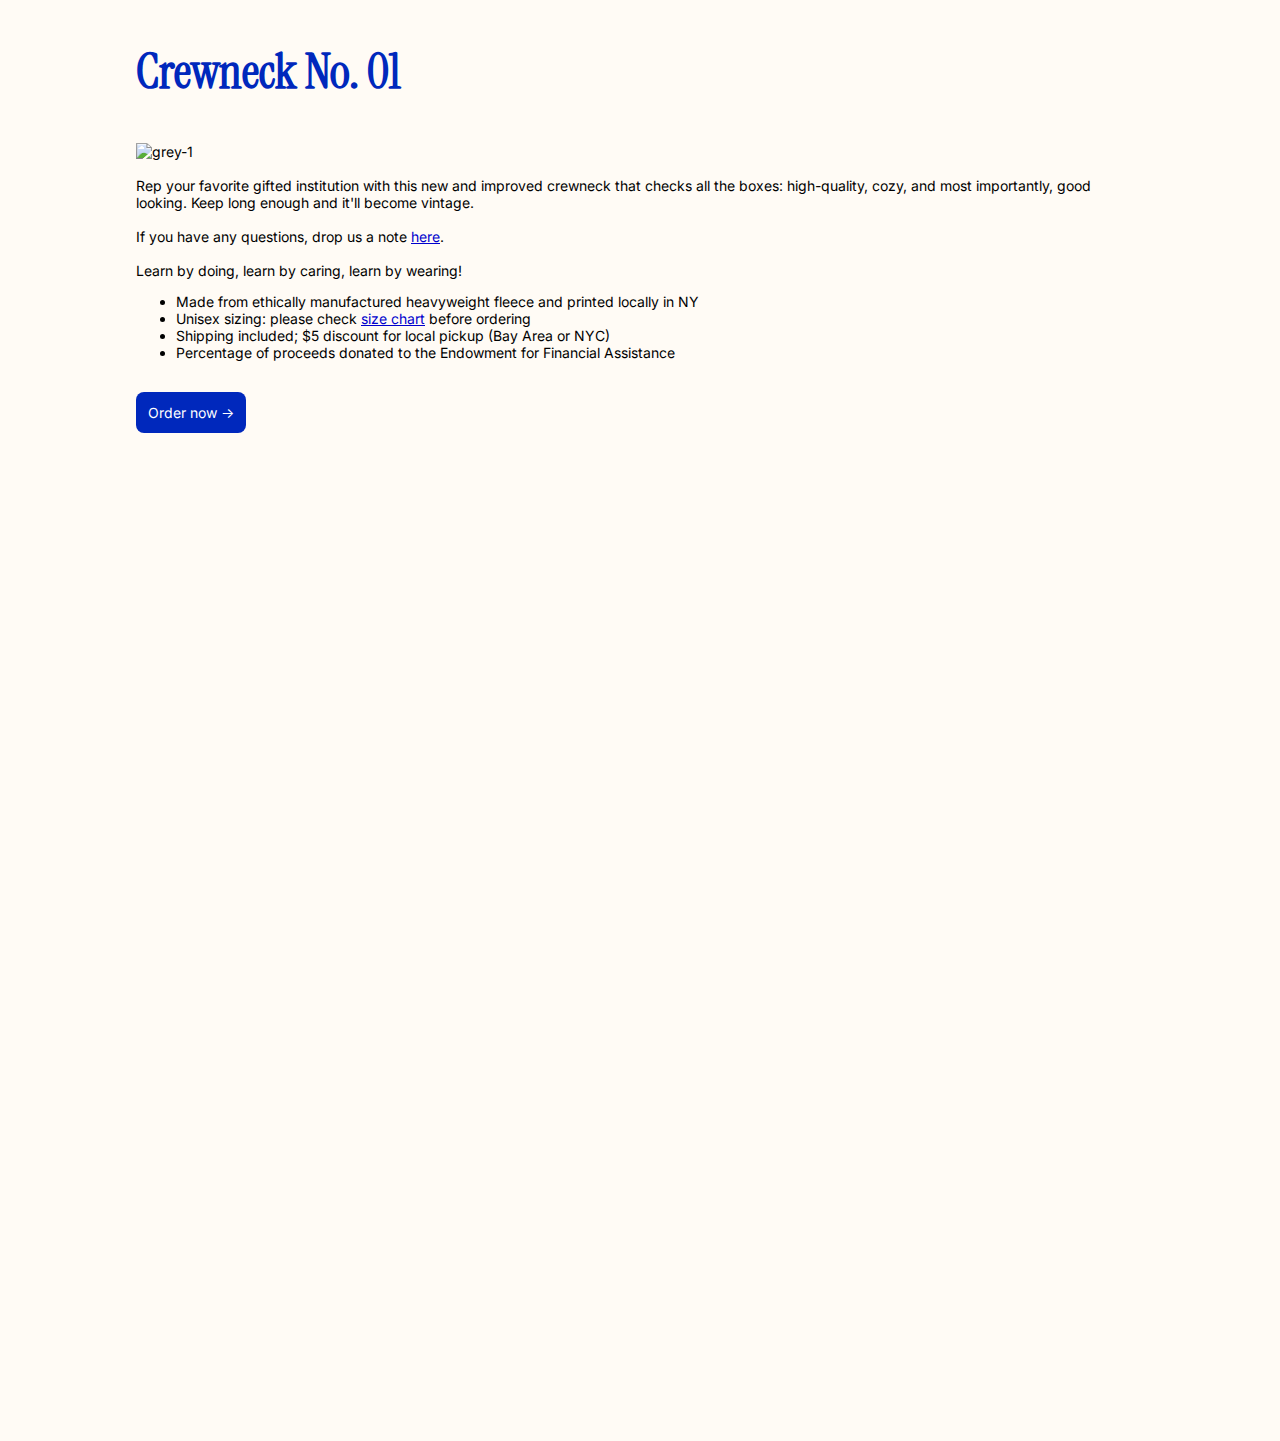
==== index.html @ 89d985ef "Initial commit" ====
<!DOCTYPE html>
<html>
<head>    

    <meta charset="UTF-8">
      <title>Crewneck No. 01</title>
      <link href="css/styles.css" rel="stylesheet" type="text/css">
      <link href="https://fonts.googleapis.com/css?family=Work+Sans:300,400,500,600,700,800,900&display=swap" rel="stylesheet">
    <link rel="icon" type="image/png" href="images/favicon.png">

    </style>

</head>

<body> 

     <h2>Crewneck No. 01</h2>
     <div class="content">

      <img src="images/hf07_navy.jpg\" alt="grey-1"> <br> 

      <br> Rep your favorite gifted institution with this new and improved crewneck that checks all the boxes: high-quality, cozy, and most importantly, good looking. Keep long enough and it'll become vintage. <br>

      <br> If you have any questions, drop us a note <a href=mailto:learnbycaringlearnbywearing@gmail.com>here</a>. 

      <br><br> Learn by doing, learn by caring, learn by wearing! 

      <ul>
            <li>Made from ethically manufactured heavyweight fleece and printed locally in NY</li>
            <li>Unisex sizing: please check <a href="size_chart.html" target= "_blank">size chart</a> before ordering </li>
            <li>Shipping included; $5 discount for local pickup (Bay Area or NYC)</li>
            <li>Percentage of proceeds donated to the Endowment for Financial Assistance </li>
            </ul> 
    
<!--/Make link to Google Form-->
    
    <br>
    <a href="https://forms.gle/PMH4YzCDdeSVPXAY9" target= "_blank">
    <button class="button">Order now →</button></a>

    </div>

</body>

</html>


<!-- FOOTER??? 
    <ul>
               <br><br> <br> <br>
                <a class="footer-link" href="size_chart.html" target= "_blank">Size Chart</a>
                <a class= "footer-link" href= "mailto:learnbycaringlearnbywearing@gmail.com">Contact</a>
        </ul>
    -->
---- css/styles.css ----
@charset "UTF-8";
/* CSS Document */
@import url('https://fonts.googleapis.com/css2?family=Instrument+Serif&family=Inter&display=swap');
@import url('https://fonts.googleapis.com/css2?family=Inter:wght@400;700&display=swap');


/* GENERAL STYLES */
body {
	font-family: 'Inter', sans-serif; font-size:14px; margin-top:0;
	background-color: #fffbf5;
	padding-left: 10%;
	padding-right: 10%;
	padding-bottom: 1000px;
}

h2 {
	font-size: 48px;
	font-family: 'Instrument Serif', serif;
	color: #0028BC; 
}

h3 {
	font-size: 18px;
	color:#FA9BBC;
	font-weight: 500;
}

p {
	font-size: 14px;
}

/* SIZE CHART */
th {
  display: table-cell;
  vertical-align: inherit;
  font-weight: bold;
  text-align: center;
}

/* BUTTON */
.button {
	background-color: #0028BC; /* Nueva Blue */
	border: none;
	color: white;
	padding: 12px;
	text-align: center;
	text-decoration: none;
	display: inline-block;
	font-family: 'Inter';
	font-size: 14px;
	border-radius: 8px;
}

.button:hover {
  background-color: #04AA6D; /* Green */
  color: white;
}

/* UNCLICKED LINK */
a:link {
	color: mediumblue;
}

/* CLICKED LINK */
a:visited {
	color: mediumblue;
}

/* HOVER LINK */
a:hover {
	color: hotpink;
}

/* SELECTED LINK */
a:active {
	color: mediumblue;
}

/* FOOTER */
.footer{
  margin-top:-100px;
  height:100px;
  color:#fff;
  position:sticky;
  bottom: 0;
  line-height:180%;
  padding:0 10px;
}
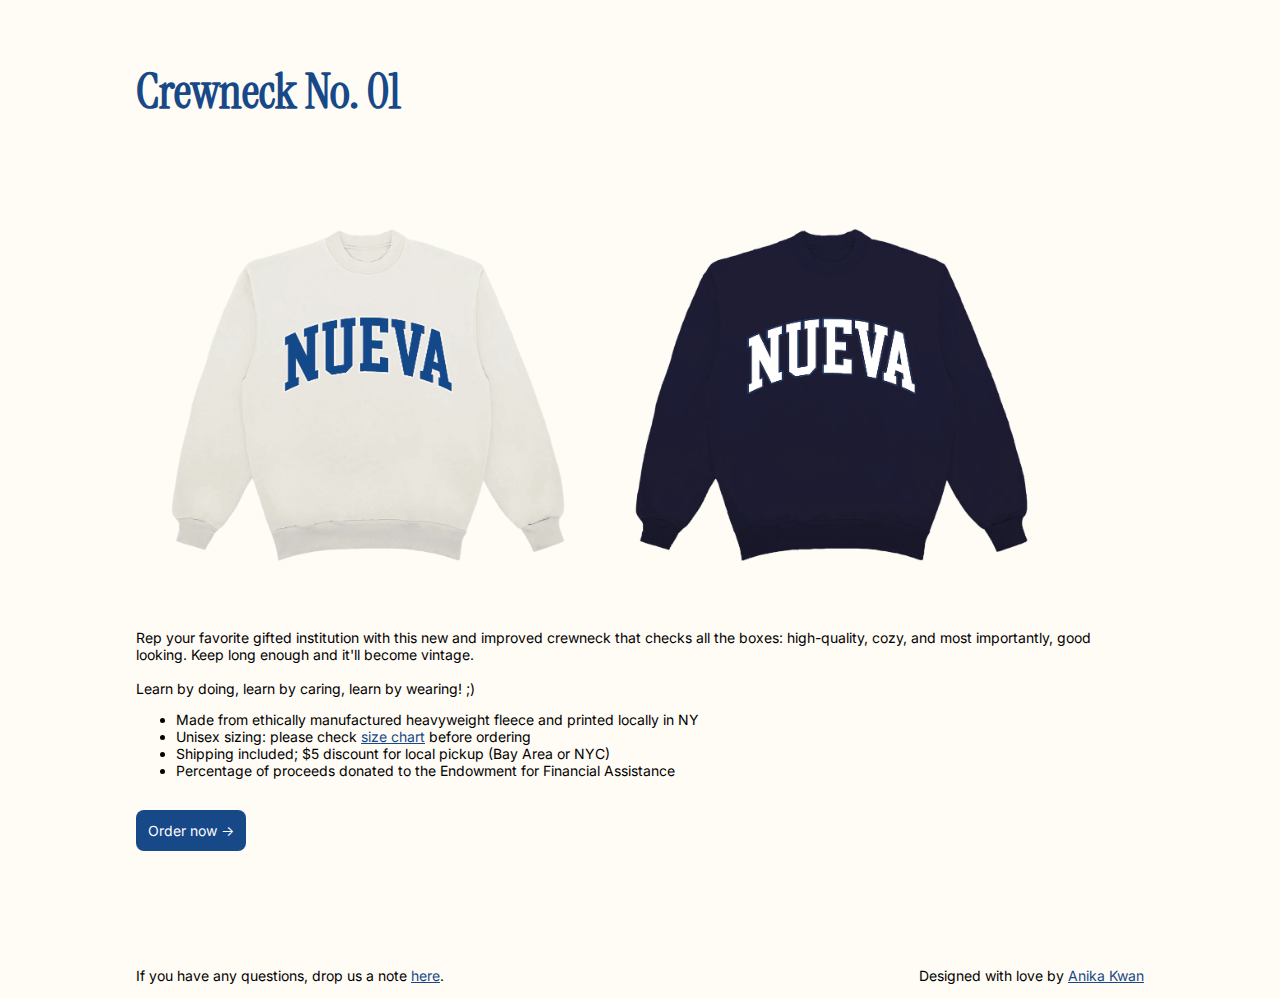
==== commit c772903c: "homepage update" ====
--- a/index.html
+++ b/index.html
@@ -8,8 +8,6 @@
       <link href="https://fonts.googleapis.com/css?family=Work+Sans:300,400,500,600,700,800,900&display=swap" rel="stylesheet">
     <link rel="icon" type="image/png" href="images/favicon.png">
 
-    </style>
-
 </head>
 
 <body> 
@@ -17,13 +15,33 @@
      <h2>Crewneck No. 01</h2>
      <div class="content">
 
-      <img src="images/hf07_navy.jpg\" alt="grey-1"> <br> 
+    <!-- IMAGE SLIDER
+      <div class="slider">
+            <img id="flatlay-cream" src="images/flatlay-cream.png" alt="Cream Flatlay"/>
+            <img id="flatlay-navy" src="images/flatlay-navy.png" alt="Navy Flatlay" />
+        </div><br> 
 
-      <br> Rep your favorite gifted institution with this new and improved crewneck that checks all the boxes: high-quality, cozy, and most importantly, good looking. Keep long enough and it'll become vintage. <br>
+        <div class="navigation-button">
+            <span class="dot active" onclick="changeSlide(0)"></span>
+            <span class="dot" onclick="changeSlide(1)"></span>
+            <span class="dot" onclick="changeSlide(2)"></span> 
+        </div> -->
 
-      <br> If you have any questions, drop us a note <a href=mailto:learnbycaringlearnbywearing@gmail.com>here</a>. 
+<!-- IMAGES -->
+    
+    <div class="row">
+        <div class="column">
+            <img src="images/crewneck-cream.png" alt="crewneck-cream" style="width: 100%;">
+        </div>
+        <div class="column">
+            <img src="images/crewneck-navy.png" alt="crewneck-navy" style="width:100%;">
+        </div>
+   </div>         
 
-      <br><br> Learn by doing, learn by caring, learn by wearing! 
+
+      Rep your favorite gifted institution with this new and improved crewneck that checks all the boxes: high-quality, cozy, and most importantly, good looking. Keep long enough and it'll become vintage. 
+
+        <br><br> Learn by doing, learn by caring, learn by wearing! ;)
 
       <ul>
             <li>Made from ethically manufactured heavyweight fleece and printed locally in NY</li>
@@ -40,10 +58,34 @@
 
     </div>
 
+ 
+
+<script type="text/javascript" src="js/imageslider.js"></script>
+
 </body>
 
 </html>
 
+
+<footer>
+        <br><br><br><br><br><br> 
+
+        <div class="footer-left">
+            <p class="contact"> If you have any questions, drop us a note <a href=mailto:learnbycaringlearnbywearing@gmail.com>here</a>.</p> 
+        </div>
+
+        <div class="footer-right">
+            <p class="credit">Designed with love by <a href="https://www.instagram.com/anikakwan">Anika Kwan</a></p>
+        </div>
+       
+</footer>
+
+<script>
+  var footerResize = function() {
+    $('#footer').css('position', $("body").height() + $("#footer").innerHeight() > $(window).height() ? "inherit" : "fixed");
+  };
+  $(window).resize(footerResize).ready(footerResize);
+</script>
 
 <!-- FOOTER??? 
     <ul>
--- a/css/styles.css
+++ b/css/styles.css
@@ -10,13 +10,15 @@
 	background-color: #fffbf5;
 	padding-left: 10%;
 	padding-right: 10%;
-	padding-bottom: 1000px;
+	padding-top:20px;
+	display: flex;
+	flex-direction: column;
 }
 
 h2 {
 	font-size: 48px;
 	font-family: 'Instrument Serif', serif;
-	color: #0028BC; 
+	color: #174888; 
 }
 
 h3 {
@@ -39,7 +41,7 @@
 
 /* BUTTON */
 .button {
-	background-color: #0028BC; /* Nueva Blue */
+	background-color: #174888; /* Nueva Blue */
 	border: none;
 	color: white;
 	padding: 12px;
@@ -56,34 +58,111 @@
   color: white;
 }
 
-/* UNCLICKED LINK */
+/* IMAGES SIDE BY SIDE: Three image containers (use 25% for four, and 50% for two, etc) */
+.row {
+	float:center;
+}
+
+.column {
+  float: left;
+  width: 45%;
+  padding: 5px;
+}
+
+/* Clear floats after image containers */
+.row::after {
+  content: "";
+  clear: both;
+  display: table;
+}
+
+
+/* IMAGE SLIDER 
+.slider {
+	width: 100%;
+	height: 650px;
+	position: relative;
+	float: right;
+}
+
+.slider img {
+	width: 100%;
+	height: 600px;
+	position: absolute;
+	top:0;
+	left:0;
+}
+
+.slider img:first-child {
+	z-index:1;
+}
+
+.slider img:nth-child(2) {
+	z-index:0;
+} */
+
+/* NAVIGATION DOTS */
+.navigation-button {
+	text-align: center;
+	position: relative;
+}
+
+.dot{
+	cursor: pointer;
+	height: 15px;
+	width: 15px;
+	margin: 0 2px;
+	background-color: #bbb;
+	border-radius: 0%;
+	display: inline-block;
+}
+
+.active,
+.dot:hover {
+	background-color: #717171;
+}
+
+/* UNCLICKED LINK https://www.bannerbear.com/blog/how-to-create-an-image-slider-in-html-css-and-javascript/ */ 
 a:link {
-	color: mediumblue;
+	color: #174888;
 }
 
 /* CLICKED LINK */
 a:visited {
-	color: mediumblue;
+	color: #174888;
 }
 
 /* HOVER LINK */
 a:hover {
-	color: hotpink;
+	color: #04AA6D;
 }
 
 /* SELECTED LINK */
 a:active {
-	color: mediumblue;
+	color: #174888;
 }
 
 /* FOOTER */
-.footer{
-  margin-top:-100px;
-  height:100px;
-  color:#fff;
-  position:sticky;
+footer{
+	background-color: #fffbf5
+  position: fixed;
+  clear:both;
+  left: 0;
+  right: 0;
   bottom: 0;
-  line-height:180%;
-  padding:0 10px;
+  height: 50px;
+  width:100%;
+  margin-top: auto;
+
+.footer-left {display: inline-block;}
+.footer-right {display: inline-block; float: right}
+
+.contact {
+	font-size:14px;
 }
 
+.credit {
+	font-size: 14px;}
+}
+
+
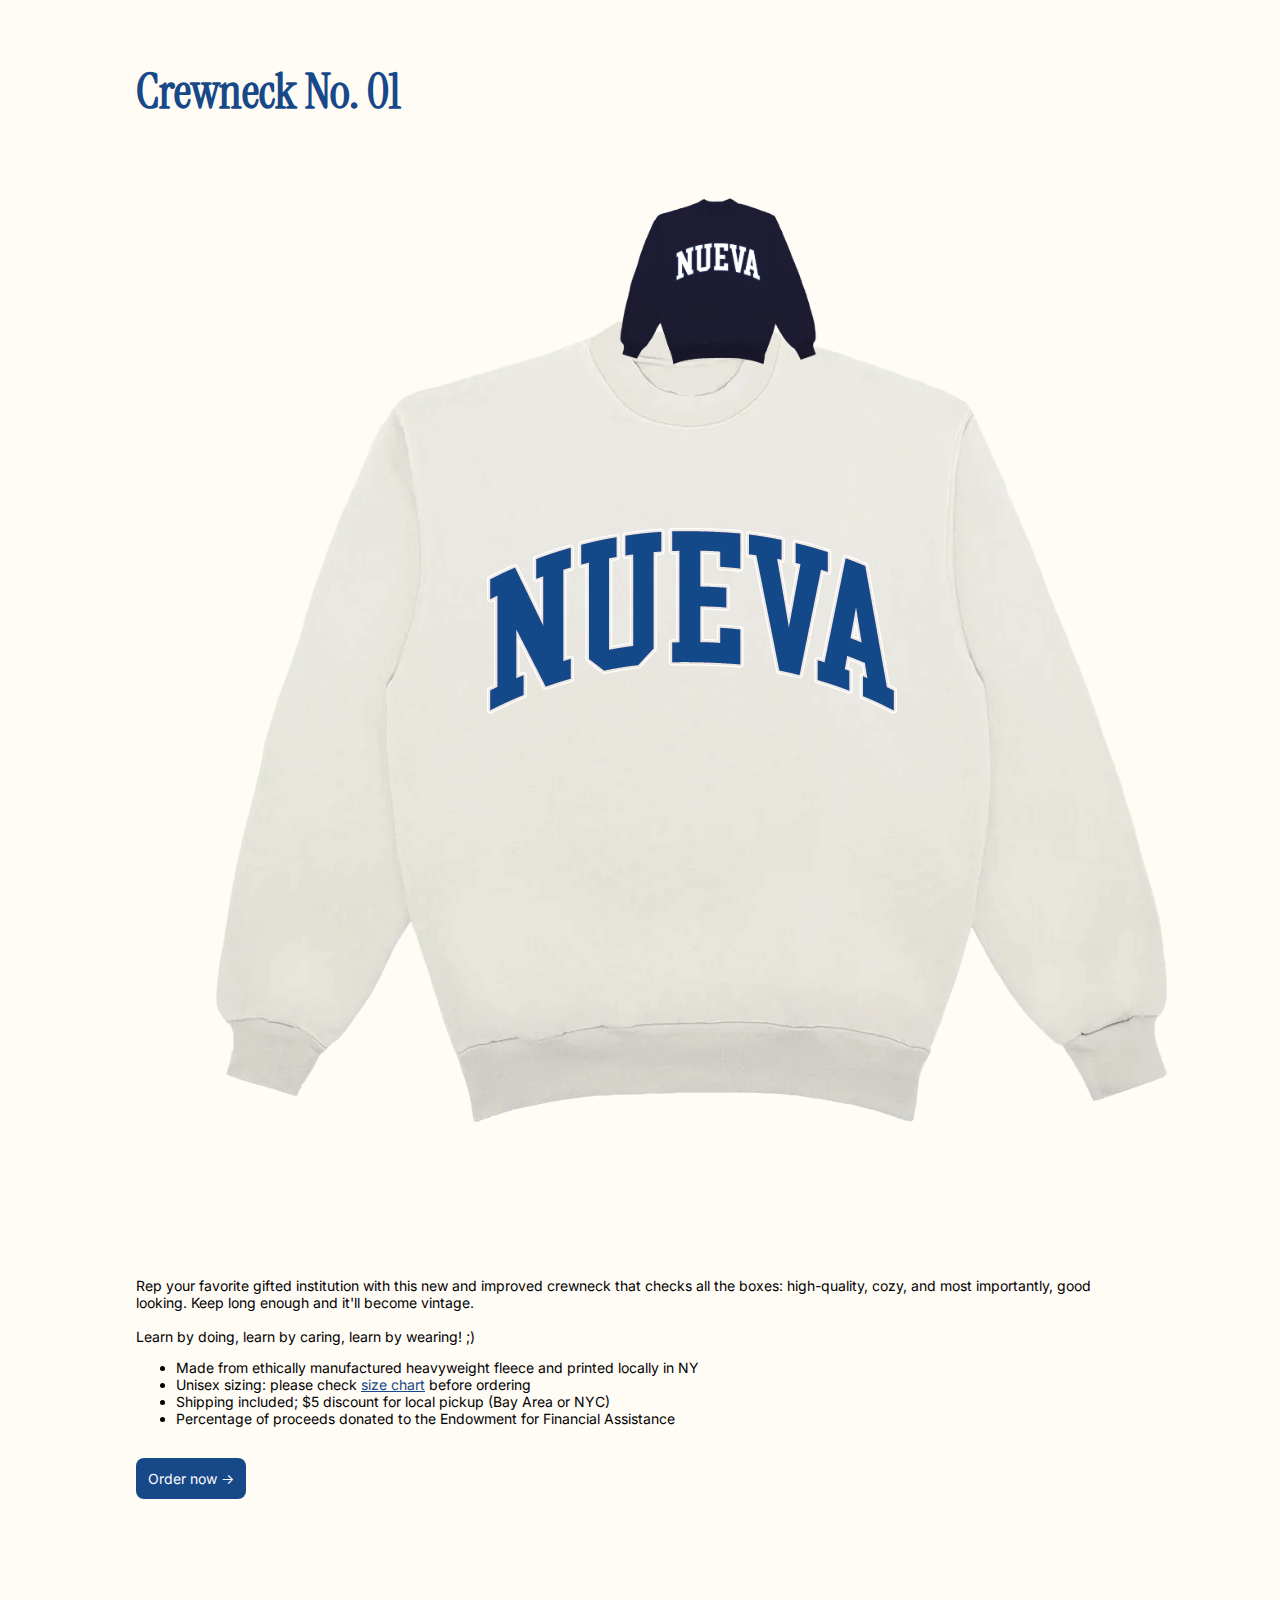
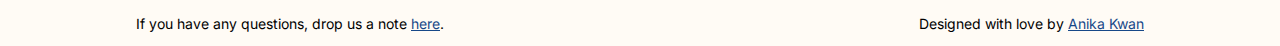
==== commit d77089d6: "update picture size" ====
--- a/index.html
+++ b/index.html
@@ -31,10 +31,10 @@
     
     <div class="row">
         <div class="column">
-            <img src="images/crewneck-cream.png" alt="crewneck-cream" style="width: 100%;">
+            <img src="images/crewneck-cream.png" alt="crewneck-cream" style="width: 50;">
         </div>
         <div class="column">
-            <img src="images/crewneck-navy.png" alt="crewneck-navy" style="width:100%;">
+            <img src="images/crewneck-navy.png" alt="crewneck-navy" style="width:50%;">
         </div>
    </div>         
 
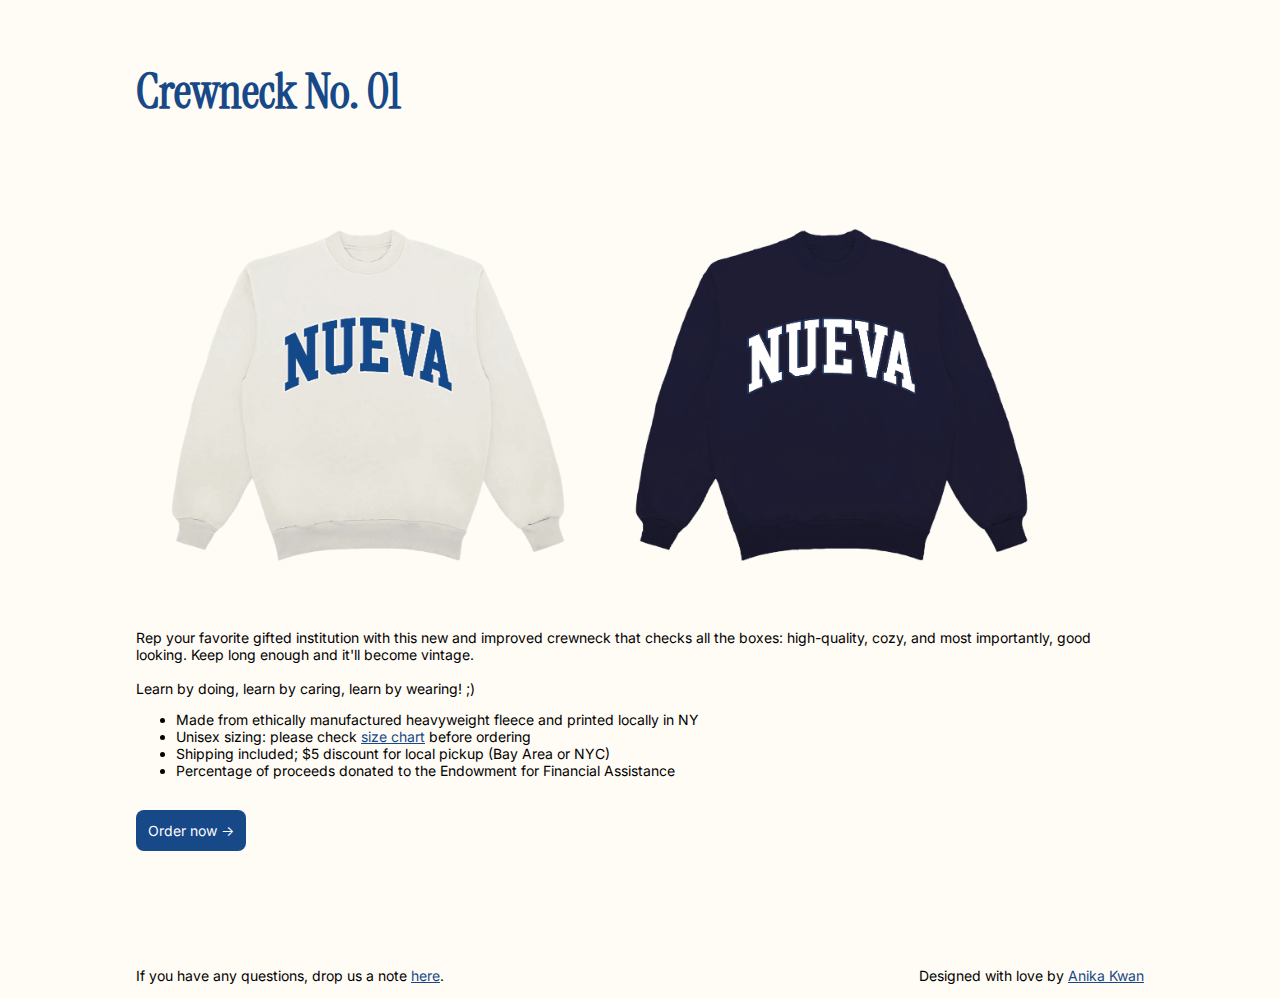
==== commit 632281c5: "image size troubleshooting" ====
--- a/index.html
+++ b/index.html
@@ -31,10 +31,10 @@
     
     <div class="row">
         <div class="column">
-            <img src="images/crewneck-cream.png" alt="crewneck-cream" style="width: 50;">
+            <img src="images/crewneck-cream.png" alt="crewneck-cream" style="width: 100%;">
         </div>
         <div class="column">
-            <img src="images/crewneck-navy.png" alt="crewneck-navy" style="width:50%;">
+            <img src="images/crewneck-navy.png" alt="crewneck-navy" style="width:100%;">
         </div>
    </div>         
 
